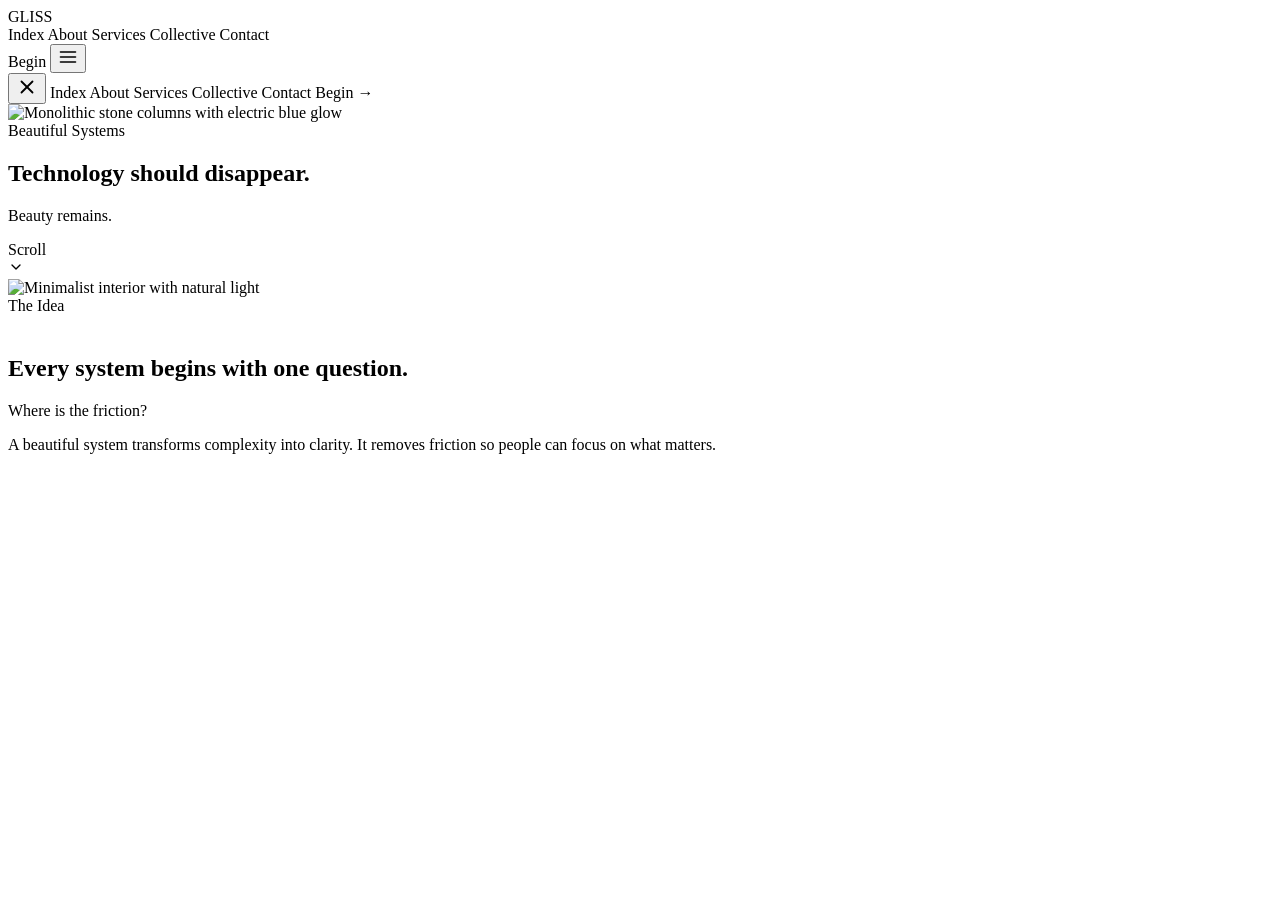
==== index.html @ 38f6a34b "Create index.html" ====
<!doctype html>
<html lang="en">
<head>
<meta charset="UTF-8">
<link rel="icon" href__="data:image/svg+xml,<svg xmlns='http://www.w3.org/2000/svg' viewBox='0 0 100 100'><text y='.9em' font-size='90' font-family='serif' font-weight='400' fill='%23f5f3ef'>G</text></svg>">
<meta name="viewport" content="width=device-width, initial-scale=1.0">
<meta name="description" content="GLISS — Beautiful Systems. Technology should disappear. Beauty remains.">
<title>GLISS — Beautiful Systems</title>
<link rel="stylesheet" href__="style.css">
</head>
<body>

<nav class="navbar" id="navbar">
  <div class="nav-inner">
    <a href__="index.html" class="nav-logo">GLISS</a>
    <div class="nav-links">
      <a href__="index.html" class="nav-link active">Index</a>
      <a href__="about.html" class="nav-link">About</a>
      <a href__="services.html" class="nav-link">Services</a>
      <a href__="collective.html" class="nav-link">Collective</a>
      <a href__="contact.html" class="nav-link">Contact</a>
    </div>
    <div class="nav-actions">
      <a href__="https://wa.me/27714636308?text=Hi%20Gliss!%20I%27d%20like%20to%20book%20a%20free%20consultation." target="_blank" rel="noopener" class="nav-cta">Begin</a>
      <button class="nav-toggle" id="navToggle" aria-label="Menu">
        <svg width="20" height="20" viewBox="0 0 24 24" fill="none" stroke="currentColor" stroke-width="2" stroke-linecap="round"><line x1="3" y1="6" x2="21" y2="6"/><line x1="3" y1="12" x2="21" y2="12"/><line x1="3" y1="18" x2="21" y2="18"/></svg>
      </button>
    </div>
  </div>
</nav>

<div class="mobile-menu" id="mobileMenu">
  <button class="mobile-menu-close" id="mobileMenuClose" aria-label="Close">
    <svg width="22" height="22" viewBox="0 0 24 24" fill="none" stroke="currentColor" stroke-width="2" stroke-linecap="round"><line x1="18" y1="6" x2="6" y2="18"/><line x1="6" y1="6" x2="18" y2="18"/></svg>
  </button>
  <a href__="index.html" class="mobile-menu-link">Index</a>
  <a href__="about.html" class="mobile-menu-link">About</a>
  <a href__="services.html" class="mobile-menu-link">Services</a>
  <a href__="collective.html" class="mobile-menu-link">Collective</a>
  <a href__="contact.html" class="mobile-menu-link">Contact</a>
  <a href__="https://wa.me/27714636308?text=Hi%20Gliss!%20I%27d%20like%20to%20book%20a%20free%20consultation." target="_blank" rel="noopener" class="mobile-menu-cta">Begin →</a>
</div>

<!-- HERO -->
<section class="hero">
  <div class="cinema hero-bg" data-parallax="true">
    <div class="cinema-inner">
      <img src="images/hero-home.jpg" alt="Monolithic stone columns with electric blue glow">
    </div>
  </div>
  <div class="hero-ov ov-home"></div>
  <div class="pfield"></div>
  <div class="hero-content">
    <span class="elabel enter-up" style="animation-delay:.3s;margin-bottom:2rem;">Beautiful Systems</span>
    <h1 class="h1 sz-s1 enter-up-lg" style="animation-delay:.5s;max-width:56rem;">Technology should disappear.</h1>
    <p class="hero-sub enter-fade" style="animation-delay:1s;">Beauty remains.</p>
  </div>
  <div class="scroll-hint">
    <span>Scroll</span>
    <div class="chev"><svg width="16" height="16" viewBox="0 0 24 24" fill="none" stroke="currentColor" stroke-width="2" stroke-linecap="round" stroke-linejoin="round"><path d="m6 9 6 6 6-6"/></svg></div>
  </div>
</section>

<!-- THE IDEA -->
<section class="home-sec center">
  <div class="cinema hero-bg" data-parallax="true">
    <div class="cinema-inner">
      <img src="images/hero-interior.jpg" alt="Minimalist interior with natural light">
    </div>
  </div>
  <div class="hero-ov ov-idea"></div>
  <div class="home-ct w-3xl center">
    <div class="reveal"><span class="elabel" style="margin-bottom:2.5rem;display:block;">The Idea</span></div>
    <h2 class="h2 sz-s4 reveal" data-delay=".15">Every system begins with one question.</h2>
    <p class="friction reveal" data-delay=".5">Where is the friction?</p>
    <p class="body-lg reveal" data-delay=".7">A beautiful system transforms complexity into clarity. It removes friction so people can focus on what matters.</p>
  </div>
</section>
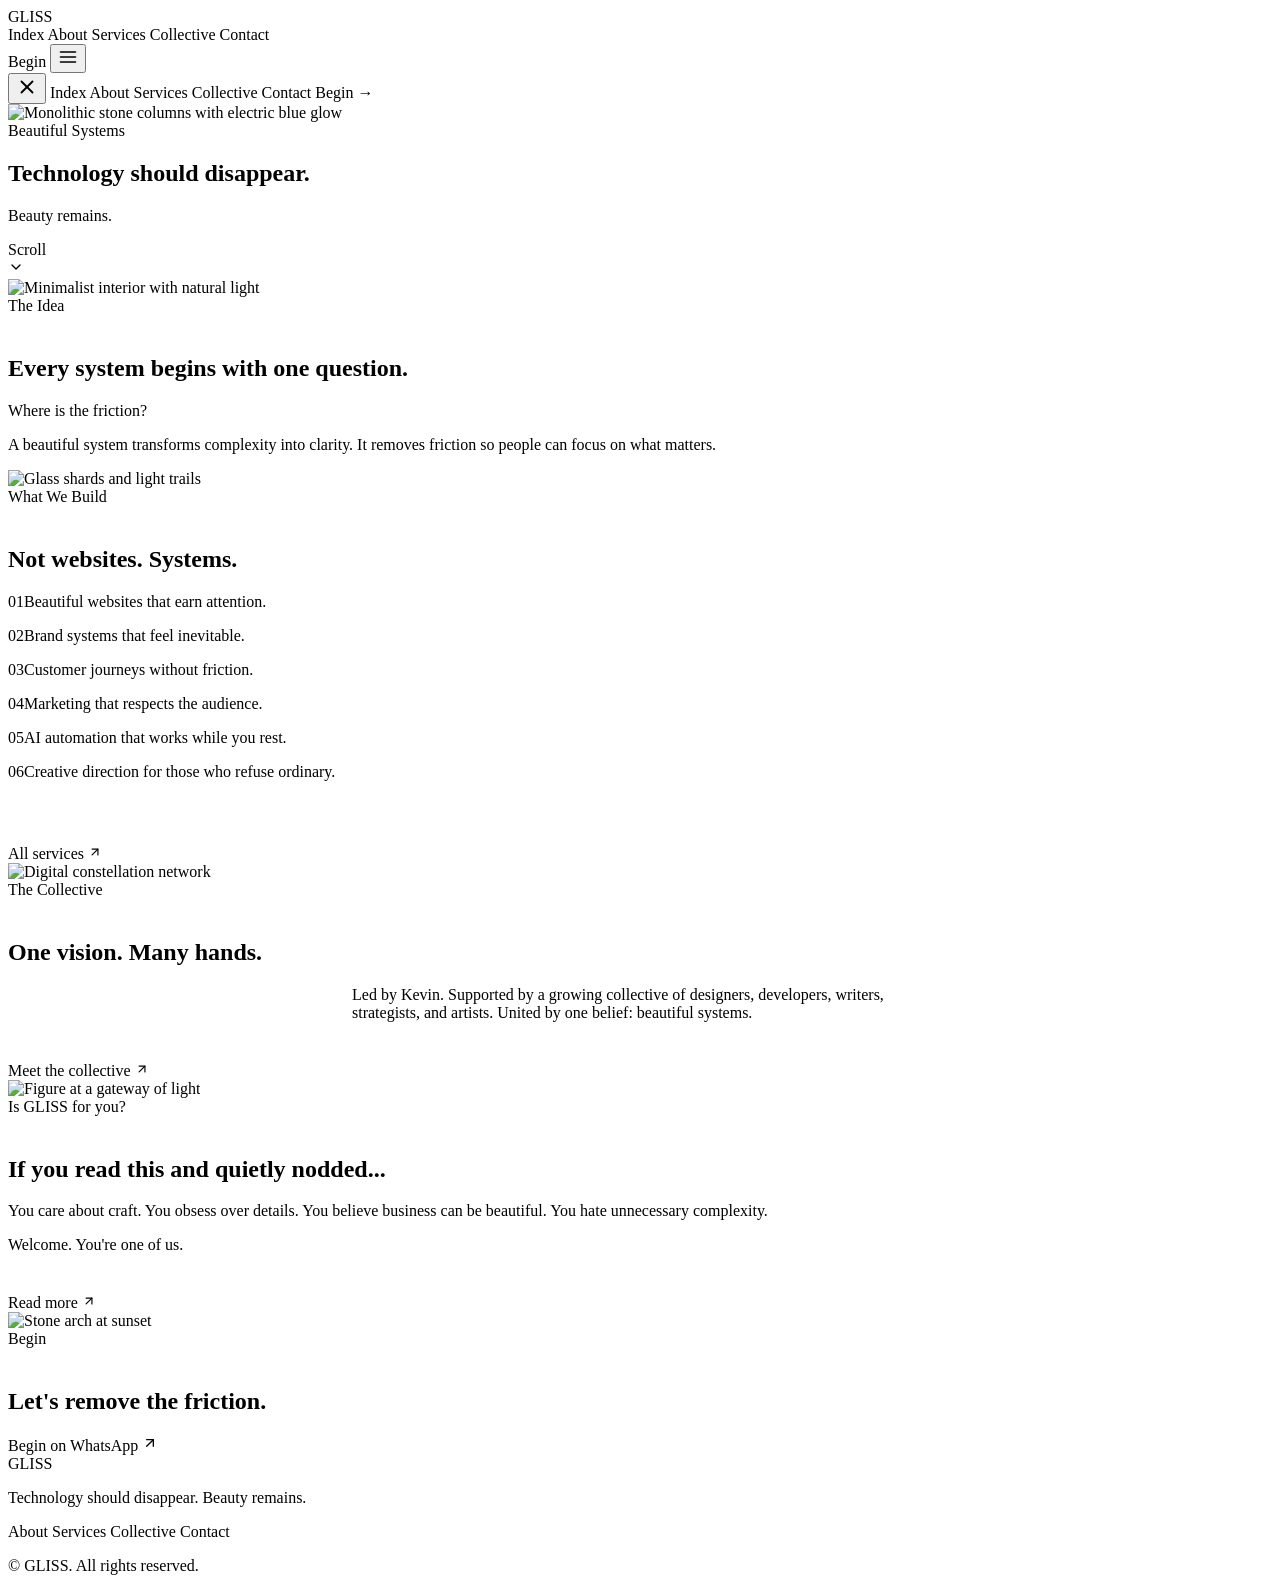
==== commit 2382b748: "Update index.html" ====
--- a/index.html
+++ b/index.html
@@ -78,3 +78,100 @@
 </section>
 
   
+<!-- WHAT WE BUILD -->
+<section class="home-sec">
+  <div class="cinema hero-bg" data-parallax="true">
+    <div class="cinema-inner">
+      <img src="images/hero-systems.jpg" alt="Glass shards and light trails">
+    </div>
+  </div>
+  <div class="hero-ov ov-systems"></div>
+  <div class="home-ct w-2xl">
+    <div class="reveal"><span class="elabel" style="margin-bottom:2.5rem;display:block;">What We Build</span></div>
+    <h2 class="h2 sz-s3 reveal mb-16" data-delay=".15">Not websites. Systems.</h2>
+    <div class="space-y-5">
+      <p class="outcome reveal" data-delay=".3"><span class="outcome-num">01</span>Beautiful websites that earn attention.</p>
+      <p class="outcome reveal" data-delay=".4"><span class="outcome-num">02</span>Brand systems that feel inevitable.</p>
+      <p class="outcome reveal" data-delay=".5"><span class="outcome-num">03</span>Customer journeys without friction.</p>
+      <p class="outcome reveal" data-delay=".6"><span class="outcome-num">04</span>Marketing that respects the audience.</p>
+      <p class="outcome reveal" data-delay=".7"><span class="outcome-num">05</span>AI automation that works while you rest.</p>
+      <p class="outcome reveal" data-delay=".8"><span class="outcome-num">06</span>Creative direction for those who refuse ordinary.</p>
+    </div>
+    <div class="reveal" data-delay="1" style="margin-top:4rem;">
+      <a href__="services.html" class="link-arrow">All services <svg width="14" height="14" viewBox="0 0 24 24" fill="none" stroke="currentColor" stroke-width="2" stroke-linecap="round" stroke-linejoin="round"><path d="M7 17 17 7"/><path d="M7 7h10v10"/></svg></a>
+    </div>
+  </div>
+</section>
+
+<!-- THE COLLECTIVE -->
+<section class="home-sec center">
+  <div class="cinema hero-bg" data-parallax="true">
+    <div class="cinema-inner">
+      <img src="images/hero-collective.jpg" alt="Digital constellation network">
+    </div>
+  </div>
+  <div class="hero-ov ov-collective-h"></div>
+  <div class="home-ct w-3xl center">
+    <div class="reveal"><span class="elabel" style="margin-bottom:2.5rem;display:block;">The Collective</span></div>
+    <h2 class="h2 sz-s2 reveal mb-10" data-delay=".15">One vision. Many hands.</h2>
+    <p class="body-lg reveal" data-delay=".3" style="max-width:36rem;margin:0 auto 2.5rem;">Led by Kevin. Supported by a growing collective of designers, developers, writers, strategists, and artists. United by one belief: beautiful systems.</p>
+    <div class="reveal" data-delay=".5">
+      <a href__="collective.html" class="link-arrow tq">Meet the collective <svg width="14" height="14" viewBox="0 0 24 24" fill="none" stroke="currentColor" stroke-width="2" stroke-linecap="round" stroke-linejoin="round"><path d="M7 17 17 7"/><path d="M7 7h10v10"/></svg></a>
+    </div>
+  </div>
+</section>
+
+<!-- BELONGING -->
+<section class="home-sec center">
+  <div class="cinema hero-bg" data-parallax="true">
+    <div class="cinema-inner">
+      <img src="images/hero-belonging.jpg" alt="Figure at a gateway of light">
+    </div>
+  </div>
+  <div class="hero-ov ov-belonging-h"></div>
+  <div class="home-ct w-2xl center">
+    <div class="reveal"><span class="elabel" style="margin-bottom:2.5rem;display:block;">Is GLISS for you?</span></div>
+    <h2 class="h2 sz-s5 reveal mb-8" data-delay=".15">If you read this and quietly nodded...</h2>
+    <p class="body-lg reveal mb-6" data-delay=".3">You care about craft. You obsess over details. You believe business can be beautiful. You hate unnecessary complexity.</p>
+    <p class="welcome reveal" data-delay=".5">Welcome. You're one of us.</p>
+    <div class="reveal" data-delay=".7" style="margin-top:2.5rem;">
+      <a href__="belonging.html" class="link-arrow">Read more <svg width="14" height="14" viewBox="0 0 24 24" fill="none" stroke="currentColor" stroke-width="2" stroke-linecap="round" stroke-linejoin="round"><path d="M7 17 17 7"/><path d="M7 7h10v10"/></svg></a>
+    </div>
+  </div>
+</section>
+
+<!-- CONTACT -->
+<section class="home-sec center">
+  <div class="cinema hero-bg">
+    <div class="cinema-inner">
+      <img src="images/hero-contact.jpg" alt="Stone arch at sunset">
+    </div>
+  </div>
+  <div class="hero-ov ov-contact-h"></div>
+  <div class="home-ct w-2xl center">
+    <div class="reveal"><span class="elabel" style="margin-bottom:2.5rem;display:block;">Begin</span></div>
+    <h2 class="h2 sz-s3 reveal mb-10" data-delay=".15">Let's remove the friction.</h2>
+    <div class="reveal" data-delay=".3">
+      <a href__="https://wa.me/27714636308?text=Hi%20Gliss!%20I%27d%20like%20to%20book%20a%20free%20consultation." target="_blank" rel="noopener" class="cta-btn">Begin on WhatsApp <svg width="16" height="16" viewBox="0 0 24 24" fill="none" stroke="currentColor" stroke-width="2" stroke-linecap="round" stroke-linejoin="round"><path d="M7 17 17 7"/><path d="M7 7h10v10"/></svg></a>
+    </div>
+  </div>
+</section>
+
+  
+<footer class="footer">
+  <div class="footer-inner">
+    <a href__="index.html" class="footer-logo">GLISS</a>
+    <p class="footer-tag">Technology should disappear. Beauty remains.</p>
+    <div class="footer-links">
+      <a href__="about.html" class="footer-link">About</a>
+      <a href__="services.html" class="footer-link">Services</a>
+      <a href__="collective.html" class="footer-link">Collective</a>
+      <a href__="contact.html" class="footer-link">Contact</a>
+    </div>
+    <p class="footer-copy">© <span id="year"></span> GLISS. All rights reserved.</p>
+  </div>
+</footer>
+
+<script src="main.js"></script>
+</body>
+</html>
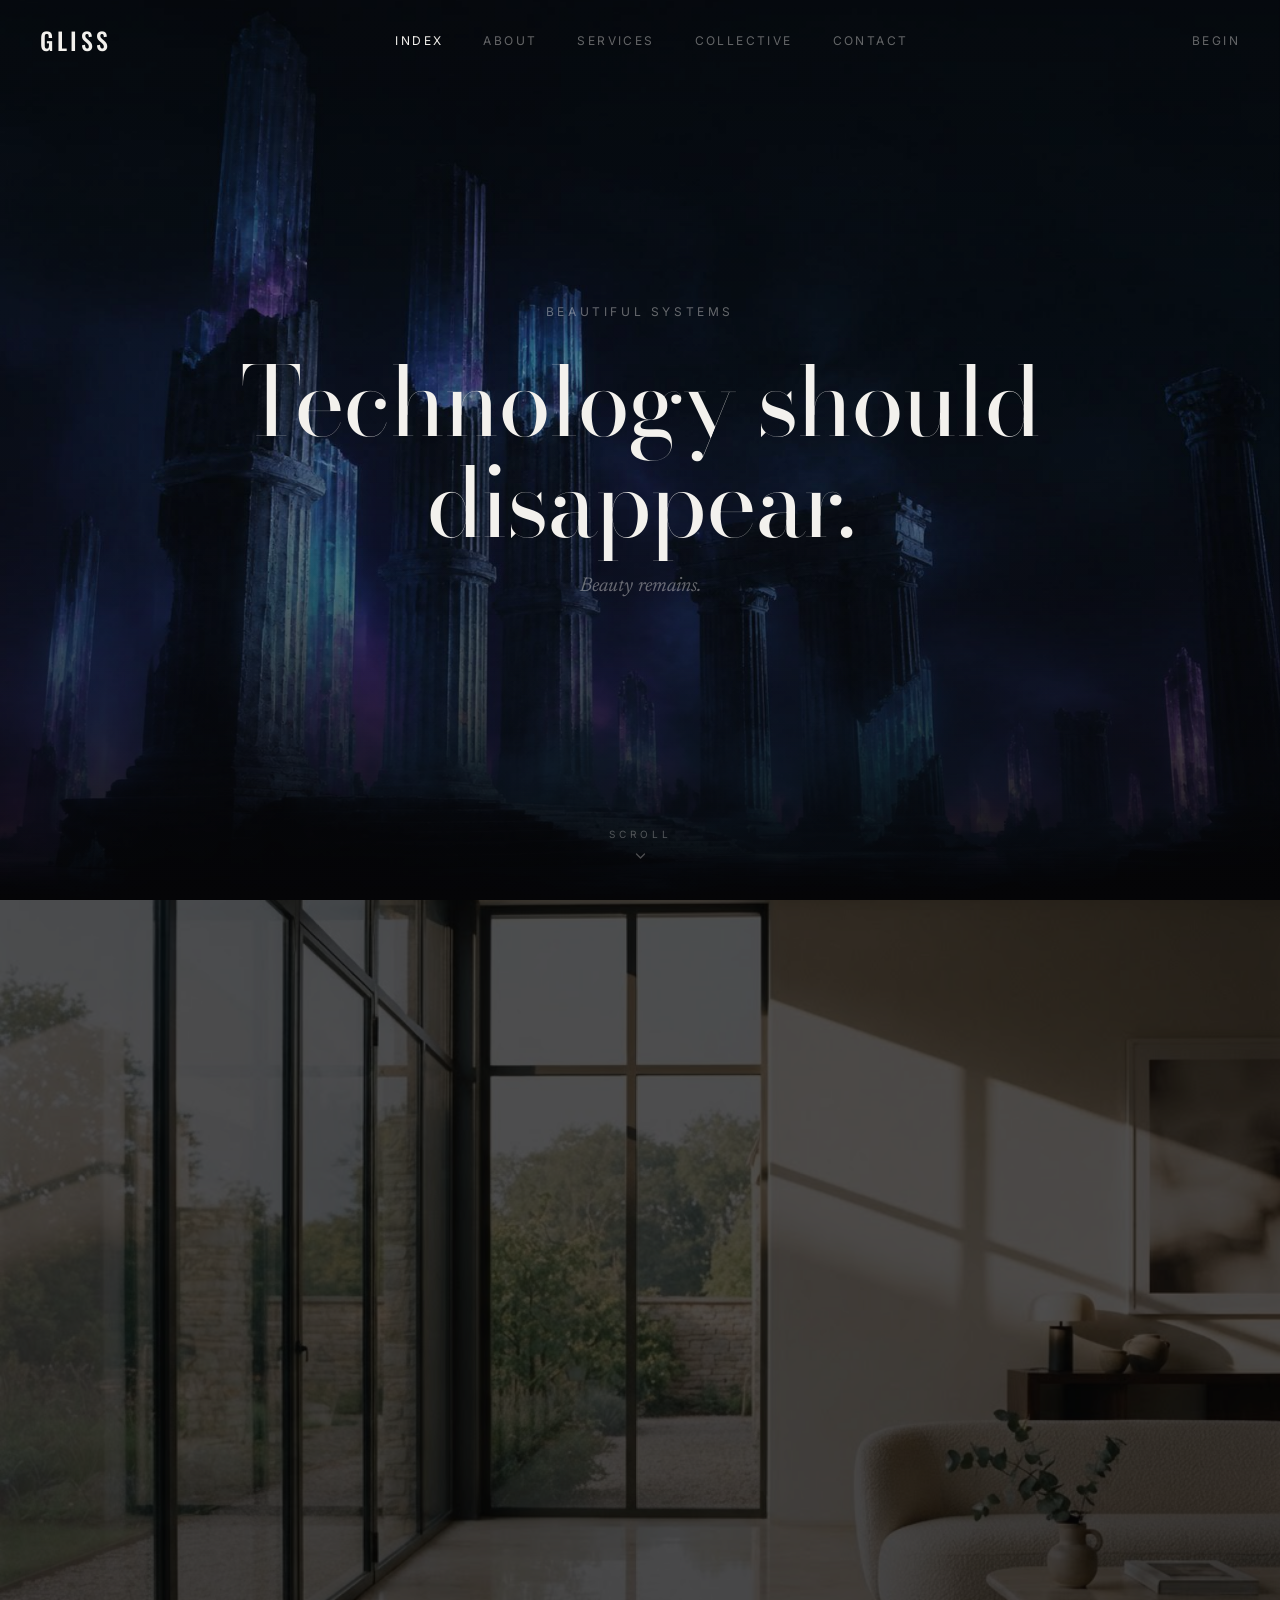
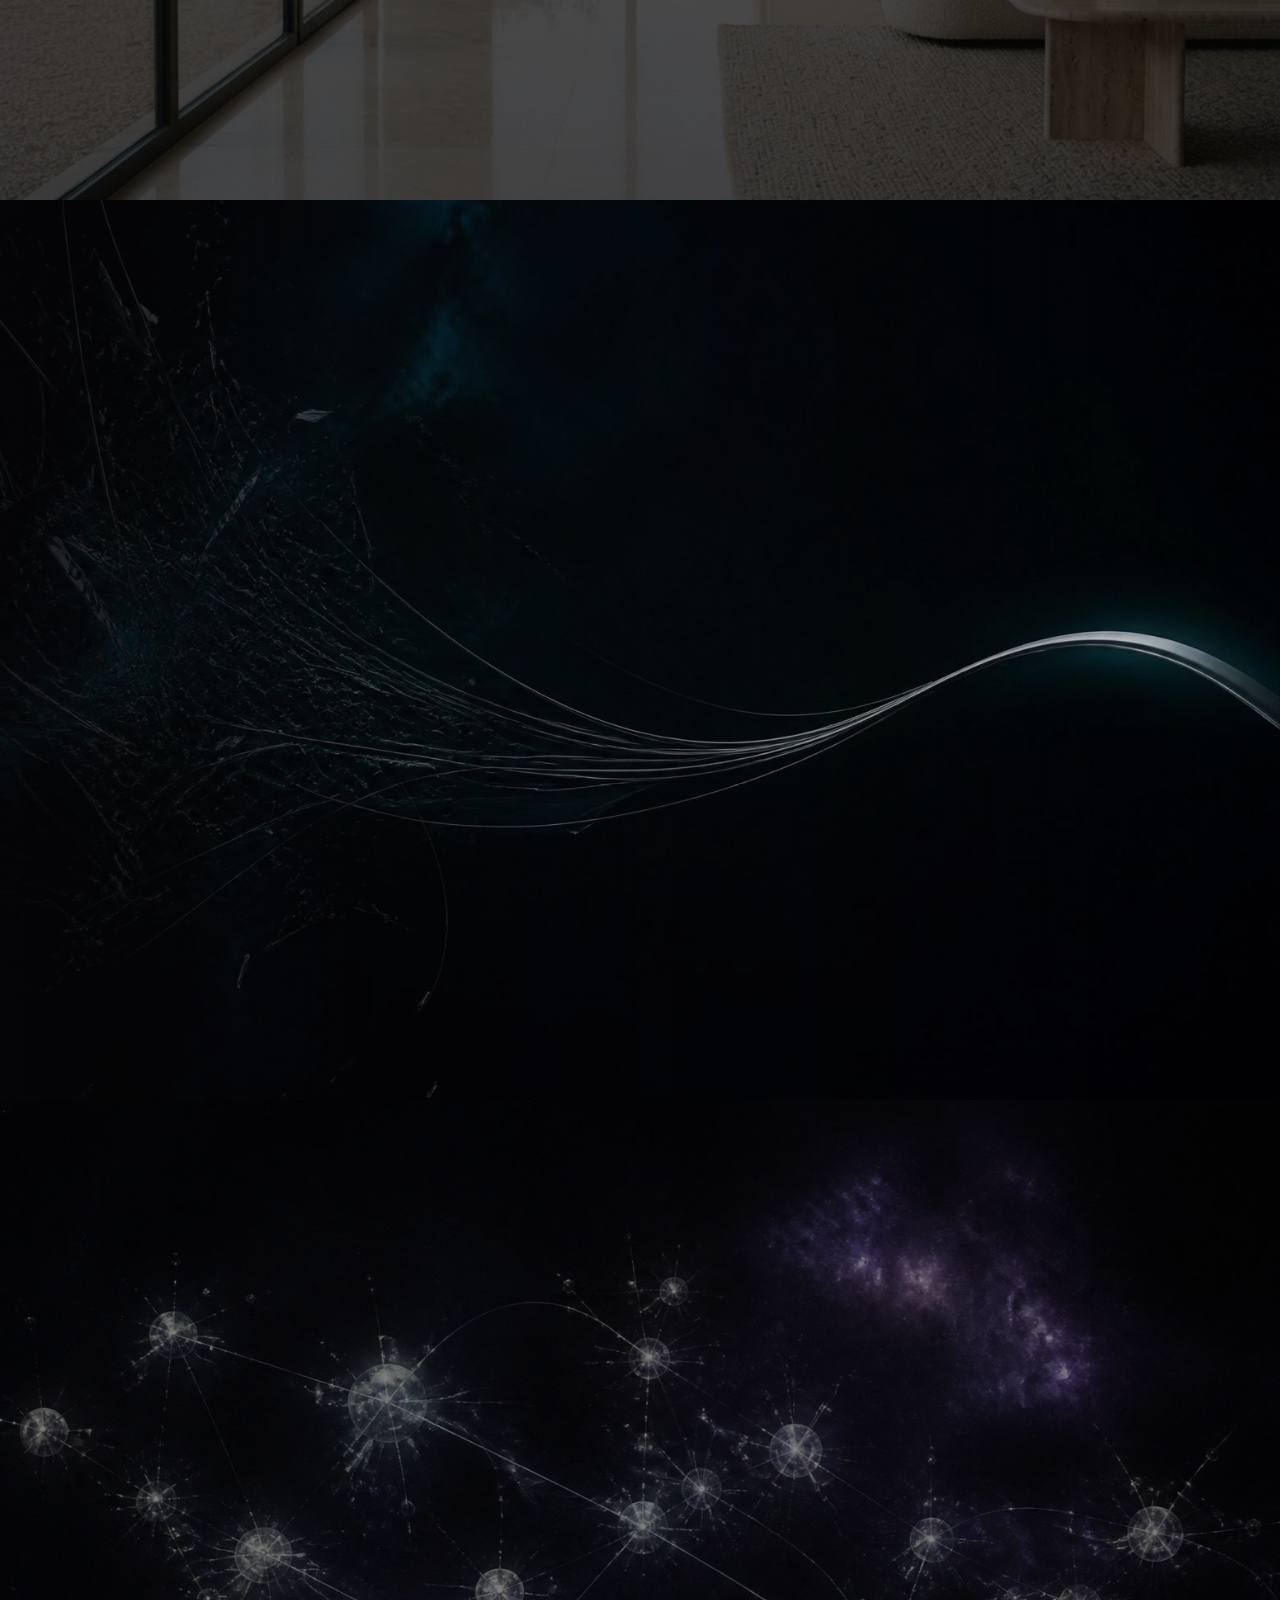
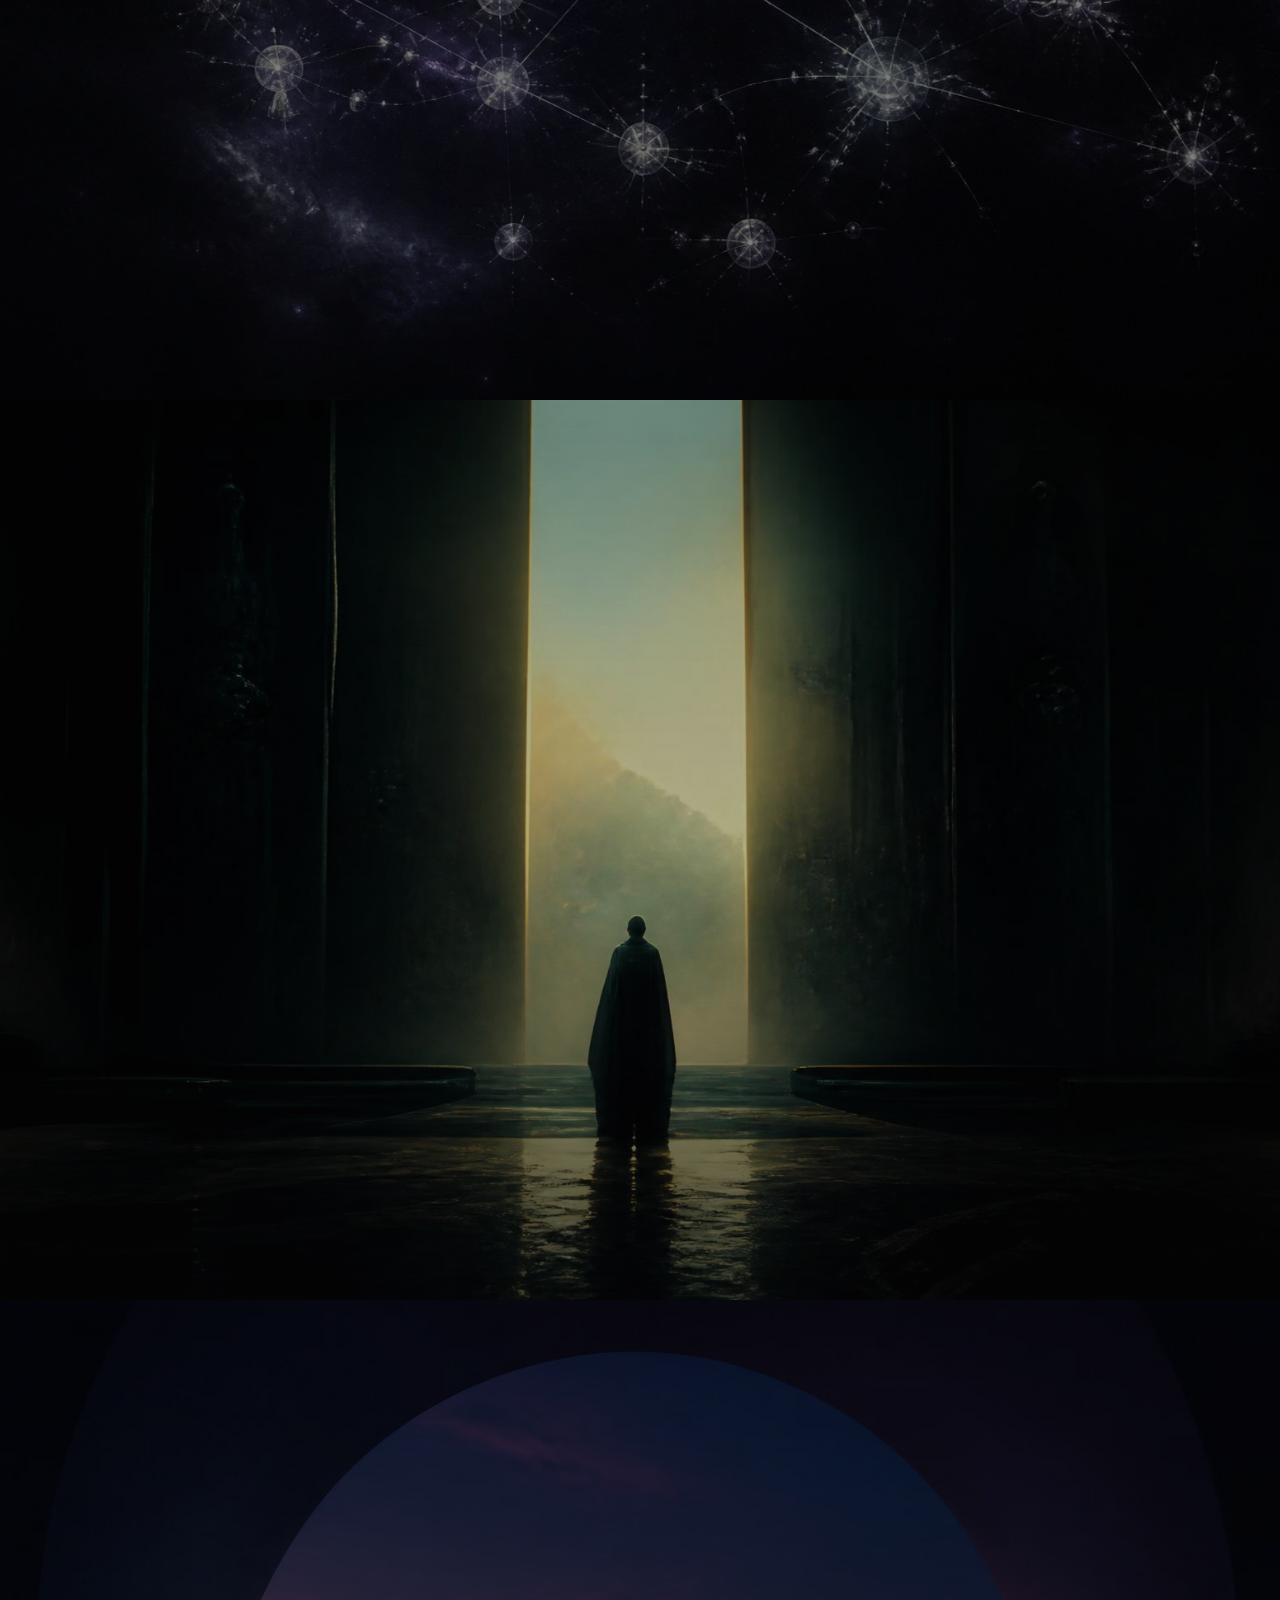
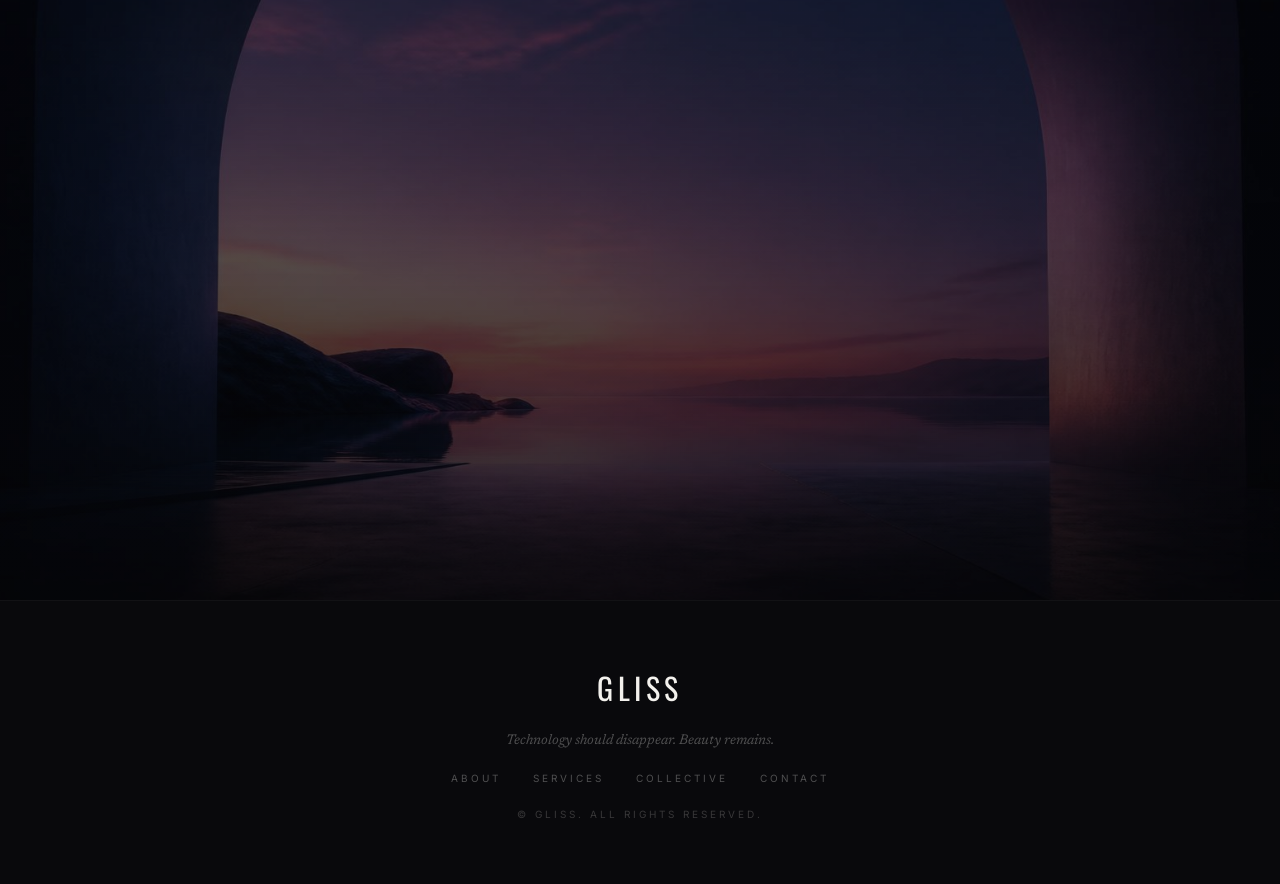
==== commit 226f47b0: "Add files via upload" ====
--- a/index.html
+++ b/index.html
@@ -2,26 +2,26 @@
 <html lang="en">
 <head>
 <meta charset="UTF-8">
-<link rel="icon" href__="data:image/svg+xml,<svg xmlns='http://www.w3.org/2000/svg' viewBox='0 0 100 100'><text y='.9em' font-size='90' font-family='serif' font-weight='400' fill='%23f5f3ef'>G</text></svg>">
+<link rel="icon" href="data:image/svg+xml,<svg xmlns='http://www.w3.org/2000/svg' viewBox='0 0 100 100'><text y='.9em' font-size='90' font-family='serif' font-weight='400' fill='%23f5f3ef'>G</text></svg>">
 <meta name="viewport" content="width=device-width, initial-scale=1.0">
 <meta name="description" content="GLISS — Beautiful Systems. Technology should disappear. Beauty remains.">
 <title>GLISS — Beautiful Systems</title>
-<link rel="stylesheet" href__="style.css">
+<link rel="stylesheet" href="style.css">
 </head>
 <body>
 
 <nav class="navbar" id="navbar">
   <div class="nav-inner">
-    <a href__="index.html" class="nav-logo">GLISS</a>
+    <a href="index.html" class="nav-logo">GLISS</a>
     <div class="nav-links">
-      <a href__="index.html" class="nav-link active">Index</a>
-      <a href__="about.html" class="nav-link">About</a>
-      <a href__="services.html" class="nav-link">Services</a>
-      <a href__="collective.html" class="nav-link">Collective</a>
-      <a href__="contact.html" class="nav-link">Contact</a>
+      <a href="index.html" class="nav-link active">Index</a>
+      <a href="about.html" class="nav-link">About</a>
+      <a href="services.html" class="nav-link">Services</a>
+      <a href="collective.html" class="nav-link">Collective</a>
+      <a href="contact.html" class="nav-link">Contact</a>
     </div>
     <div class="nav-actions">
-      <a href__="https://wa.me/27714636308?text=Hi%20Gliss!%20I%27d%20like%20to%20book%20a%20free%20consultation." target="_blank" rel="noopener" class="nav-cta">Begin</a>
+      <a href="https://wa.me/27714636308?text=Hi%20Gliss!%20I%27d%20like%20to%20book%20a%20free%20consultation." target="_blank" rel="noopener" class="nav-cta">Begin</a>
       <button class="nav-toggle" id="navToggle" aria-label="Menu">
         <svg width="20" height="20" viewBox="0 0 24 24" fill="none" stroke="currentColor" stroke-width="2" stroke-linecap="round"><line x1="3" y1="6" x2="21" y2="6"/><line x1="3" y1="12" x2="21" y2="12"/><line x1="3" y1="18" x2="21" y2="18"/></svg>
       </button>
@@ -33,12 +33,12 @@
   <button class="mobile-menu-close" id="mobileMenuClose" aria-label="Close">
     <svg width="22" height="22" viewBox="0 0 24 24" fill="none" stroke="currentColor" stroke-width="2" stroke-linecap="round"><line x1="18" y1="6" x2="6" y2="18"/><line x1="6" y1="6" x2="18" y2="18"/></svg>
   </button>
-  <a href__="index.html" class="mobile-menu-link">Index</a>
-  <a href__="about.html" class="mobile-menu-link">About</a>
-  <a href__="services.html" class="mobile-menu-link">Services</a>
-  <a href__="collective.html" class="mobile-menu-link">Collective</a>
-  <a href__="contact.html" class="mobile-menu-link">Contact</a>
-  <a href__="https://wa.me/27714636308?text=Hi%20Gliss!%20I%27d%20like%20to%20book%20a%20free%20consultation." target="_blank" rel="noopener" class="mobile-menu-cta">Begin →</a>
+  <a href="index.html" class="mobile-menu-link">Index</a>
+  <a href="about.html" class="mobile-menu-link">About</a>
+  <a href="services.html" class="mobile-menu-link">Services</a>
+  <a href="collective.html" class="mobile-menu-link">Collective</a>
+  <a href="contact.html" class="mobile-menu-link">Contact</a>
+  <a href="https://wa.me/27714636308?text=Hi%20Gliss!%20I%27d%20like%20to%20book%20a%20free%20consultation." target="_blank" rel="noopener" class="mobile-menu-cta">Begin →</a>
 </div>
 
 <!-- HERO -->
@@ -98,7 +98,7 @@
       <p class="outcome reveal" data-delay=".8"><span class="outcome-num">06</span>Creative direction for those who refuse ordinary.</p>
     </div>
     <div class="reveal" data-delay="1" style="margin-top:4rem;">
-      <a href__="services.html" class="link-arrow">All services <svg width="14" height="14" viewBox="0 0 24 24" fill="none" stroke="currentColor" stroke-width="2" stroke-linecap="round" stroke-linejoin="round"><path d="M7 17 17 7"/><path d="M7 7h10v10"/></svg></a>
+      <a href="services.html" class="link-arrow">All services <svg width="14" height="14" viewBox="0 0 24 24" fill="none" stroke="currentColor" stroke-width="2" stroke-linecap="round" stroke-linejoin="round"><path d="M7 17 17 7"/><path d="M7 7h10v10"/></svg></a>
     </div>
   </div>
 </section>
@@ -116,7 +116,7 @@
     <h2 class="h2 sz-s2 reveal mb-10" data-delay=".15">One vision. Many hands.</h2>
     <p class="body-lg reveal" data-delay=".3" style="max-width:36rem;margin:0 auto 2.5rem;">Led by Kevin. Supported by a growing collective of designers, developers, writers, strategists, and artists. United by one belief: beautiful systems.</p>
     <div class="reveal" data-delay=".5">
-      <a href__="collective.html" class="link-arrow tq">Meet the collective <svg width="14" height="14" viewBox="0 0 24 24" fill="none" stroke="currentColor" stroke-width="2" stroke-linecap="round" stroke-linejoin="round"><path d="M7 17 17 7"/><path d="M7 7h10v10"/></svg></a>
+      <a href="collective.html" class="link-arrow tq">Meet the collective <svg width="14" height="14" viewBox="0 0 24 24" fill="none" stroke="currentColor" stroke-width="2" stroke-linecap="round" stroke-linejoin="round"><path d="M7 17 17 7"/><path d="M7 7h10v10"/></svg></a>
     </div>
   </div>
 </section>
@@ -135,7 +135,7 @@
     <p class="body-lg reveal mb-6" data-delay=".3">You care about craft. You obsess over details. You believe business can be beautiful. You hate unnecessary complexity.</p>
     <p class="welcome reveal" data-delay=".5">Welcome. You're one of us.</p>
     <div class="reveal" data-delay=".7" style="margin-top:2.5rem;">
-      <a href__="belonging.html" class="link-arrow">Read more <svg width="14" height="14" viewBox="0 0 24 24" fill="none" stroke="currentColor" stroke-width="2" stroke-linecap="round" stroke-linejoin="round"><path d="M7 17 17 7"/><path d="M7 7h10v10"/></svg></a>
+      <a href="belonging.html" class="link-arrow">Read more <svg width="14" height="14" viewBox="0 0 24 24" fill="none" stroke="currentColor" stroke-width="2" stroke-linecap="round" stroke-linejoin="round"><path d="M7 17 17 7"/><path d="M7 7h10v10"/></svg></a>
     </div>
   </div>
 </section>
@@ -152,7 +152,7 @@
     <div class="reveal"><span class="elabel" style="margin-bottom:2.5rem;display:block;">Begin</span></div>
     <h2 class="h2 sz-s3 reveal mb-10" data-delay=".15">Let's remove the friction.</h2>
     <div class="reveal" data-delay=".3">
-      <a href__="https://wa.me/27714636308?text=Hi%20Gliss!%20I%27d%20like%20to%20book%20a%20free%20consultation." target="_blank" rel="noopener" class="cta-btn">Begin on WhatsApp <svg width="16" height="16" viewBox="0 0 24 24" fill="none" stroke="currentColor" stroke-width="2" stroke-linecap="round" stroke-linejoin="round"><path d="M7 17 17 7"/><path d="M7 7h10v10"/></svg></a>
+      <a href="https://wa.me/27714636308?text=Hi%20Gliss!%20I%27d%20like%20to%20book%20a%20free%20consultation." target="_blank" rel="noopener" class="cta-btn">Begin on WhatsApp <svg width="16" height="16" viewBox="0 0 24 24" fill="none" stroke="currentColor" stroke-width="2" stroke-linecap="round" stroke-linejoin="round"><path d="M7 17 17 7"/><path d="M7 7h10v10"/></svg></a>
     </div>
   </div>
 </section>
@@ -160,13 +160,13 @@
   
 <footer class="footer">
   <div class="footer-inner">
-    <a href__="index.html" class="footer-logo">GLISS</a>
+    <a href="index.html" class="footer-logo">GLISS</a>
     <p class="footer-tag">Technology should disappear. Beauty remains.</p>
     <div class="footer-links">
-      <a href__="about.html" class="footer-link">About</a>
-      <a href__="services.html" class="footer-link">Services</a>
-      <a href__="collective.html" class="footer-link">Collective</a>
-      <a href__="contact.html" class="footer-link">Contact</a>
+      <a href="about.html" class="footer-link">About</a>
+      <a href="services.html" class="footer-link">Services</a>
+      <a href="collective.html" class="footer-link">Collective</a>
+      <a href="contact.html" class="footer-link">Contact</a>
     </div>
     <p class="footer-copy">© <span id="year"></span> GLISS. All rights reserved.</p>
   </div>
--- a/style.css
+++ b/style.css
@@ -0,0 +1,305 @@
+@import url('https://fonts.googleapis.com/css2?family=Bodoni+Moda:ital,opsz,wght@0,6..96,400;0,6..96,500;0,6..96,600;0,6..96,700;1,6..96,400;1,6..96,500&family=Newsreader:ital,opsz,wght@0,6..72,200;0,6..72,300;0,6..72,400;0,6..72,500;1,6..72,300;1,6..72,400&family=Oswald:wght@300;400;500;600&family=Inter:wght@300;400;500;600&display=swap');
+
+:root {
+  --bg: hsl(250, 15%, 4%);
+  --fg: hsl(40, 20%, 94%);
+  --fg-10: hsla(40, 20%, 94%, 0.1);
+  --fg-20: hsla(40, 20%, 94%, 0.2);
+  --fg-30: hsla(40, 20%, 94%, 0.3);
+  --fg-40: hsla(40, 20%, 94%, 0.4);
+  --fg-50: hsla(40, 20%, 94%, 0.5);
+  --fg-60: hsla(40, 20%, 94%, 0.6);
+  --fg-70: hsla(40, 20%, 94%, 0.7);
+  --fg-80: hsla(40, 20%, 94%, 0.8);
+  --violet: hsl(255, 90%, 65%);
+  --tq: hsl(170, 65%, 52%);
+  --tq-40: hsla(170, 65%, 52%, 0.4);
+  --tq-50: hsla(170, 65%, 52%, 0.5);
+  --tq-60: hsla(170, 65%, 52%, 0.6);
+  --tq-70: hsla(170, 65%, 52%, 0.7);
+  --tq-80: hsla(170, 65%, 52%, 0.8);
+  --dark: #050507;
+  --ease: cubic-bezier(0.22, 1, 0.36, 1);
+  --ff-h: 'Bodoni Moda', serif;
+  --ff-b: 'Newsreader', serif;
+  --ff-id: 'Oswald', sans-serif;
+  --ff-l: 'Inter', sans-serif;
+  --ff-r: 'Newsreader', serif;
+}
+
+* { margin: 0; padding: 0; box-sizing: border-box; }
+html { scroll-behavior: smooth; }
+body { background: var(--bg); color: var(--fg); font-family: var(--ff-b); -webkit-font-smoothing: antialiased; min-height: 100vh; overflow-x: hidden; }
+a { color: inherit; text-decoration: none; }
+img { display: block; max-width: 100%; }
+button { font-family: inherit; }
+
+/* ===== GLASS ===== */
+.glass { background: rgba(255,255,255,0.03); backdrop-filter: blur(20px); -webkit-backdrop-filter: blur(20px); border: 1px solid rgba(255,255,255,0.06); }
+
+/* ===== NAVBAR ===== */
+.navbar { position: fixed; top: 0; left: 0; right: 0; z-index: 50; transition: background .7s, border-color .7s; animation: navIn .8s var(--ease) both; }
+.navbar.scrolled { background: rgba(5,5,7,0.7); backdrop-filter: blur(24px); -webkit-backdrop-filter: blur(24px); border-bottom: 1px solid rgba(255,255,255,0.04); }
+@keyframes navIn { from { transform: translateY(-20px); opacity: 0; } to { transform: translateY(0); opacity: 1; } }
+.nav-inner { max-width: 80rem; margin: 0 auto; padding: 0 1.5rem; height: 5rem; display: flex; align-items: center; justify-content: space-between; }
+@media(min-width:1024px) { .nav-inner { padding: 0 2.5rem; } }
+.nav-logo { font-family: var(--ff-id); font-size: 1.5rem; font-weight: 500; letter-spacing: .15em; color: var(--fg); }
+.nav-links { display: none; align-items: center; gap: 2.5rem; }
+@media(min-width:768px) { .nav-links { display: flex; } }
+.nav-link { font-family: var(--ff-l); font-size: .75rem; text-transform: uppercase; letter-spacing: .2em; color: var(--fg-40); transition: color .3s; }
+.nav-link:hover { color: var(--fg-70); }
+.nav-link.active { color: var(--fg); }
+.nav-actions { display: flex; align-items: center; gap: 1.5rem; }
+.nav-cta { display: none; font-family: var(--ff-l); font-size: .75rem; text-transform: uppercase; letter-spacing: .2em; color: var(--fg-40); transition: color .3s; }
+.nav-cta:hover { color: var(--fg); }
+@media(min-width:768px) { .nav-cta { display: inline; } }
+.nav-toggle { display: flex; background: none; border: none; color: var(--fg); cursor: pointer; padding: 0; }
+@media(min-width:768px) { .nav-toggle { display: none; } }
+
+/* ===== MOBILE MENU ===== */
+.mobile-menu { position: fixed; inset: 0; z-index: 60; background: var(--dark); display: flex; flex-direction: column; align-items: center; justify-content: center; gap: 2rem; opacity: 0; pointer-events: none; transition: opacity .4s; }
+.mobile-menu.open { opacity: 1; pointer-events: auto; }
+.mobile-menu-close { position: absolute; top: 1.5rem; right: 1.5rem; background: none; border: none; color: var(--fg); cursor: pointer; }
+.mobile-menu-link { font-family: var(--ff-h); font-size: 2.5rem; font-weight: 400; color: var(--fg-80); transition: color .3s; opacity: 0; transform: translateY(20px); }
+.mobile-menu.open .mobile-menu-link { opacity: 1; transform: none; transition: opacity .4s, transform .4s, color .3s; }
+.mobile-menu.open .mobile-menu-link:nth-child(2) { transition-delay: .08s; }
+.mobile-menu.open .mobile-menu-link:nth-child(3) { transition-delay: .16s; }
+.mobile-menu.open .mobile-menu-link:nth-child(4) { transition-delay: .24s; }
+.mobile-menu.open .mobile-menu-link:nth-child(5) { transition-delay: .32s; }
+.mobile-menu.open .mobile-menu-link:nth-child(6) { transition-delay: .40s; }
+.mobile-menu-link:hover { color: var(--fg); }
+.mobile-menu-cta { margin-top: 1rem; font-family: var(--ff-l); font-size: .875rem; text-transform: uppercase; letter-spacing: .2em; color: var(--tq); opacity: 0; transform: translateY(20px); }
+.mobile-menu.open .mobile-menu-cta { opacity: 1; transform: none; transition: opacity .4s .48s, transform .4s .48s, color .3s; }
+
+/* ===== FOOTER ===== */
+.footer { position: relative; padding: 4rem 0; border-top: 1px solid rgba(255,255,255,0.04); }
+.footer-inner { display: flex; flex-direction: column; align-items: center; gap: 1.5rem; text-align: center; padding: 0 1.5rem; }
+.footer-logo { font-family: var(--ff-id); font-size: 1.875rem; letter-spacing: .15em; color: var(--fg); }
+.footer-tag { font-family: var(--ff-r); font-size: .875rem; font-style: italic; color: var(--fg-30); }
+.footer-links { display: flex; gap: 2rem; }
+.footer-link { font-family: var(--ff-l); font-size: 10px; text-transform: uppercase; letter-spacing: .3em; color: var(--fg-30); transition: color .3s; }
+.footer-link:hover { color: var(--fg-60); }
+.footer-copy { font-family: var(--ff-l); font-size: 10px; text-transform: uppercase; letter-spacing: .3em; color: var(--fg-20); }
+
+
+/* ===== EDITORIAL LABEL ===== */
+.elabel { display: inline-block; font-family: var(--ff-l); font-size: .75rem; text-transform: uppercase; letter-spacing: .3em; color: var(--fg-40); }
+
+/* ===== CINEMATIC IMAGE ===== */
+.cinema { position: relative; }
+.cinema-inner { position: relative; overflow: hidden; width: 100%; height: 100%; }
+.cinema img { position: absolute; top: -5%; left: 0; width: 100%; height: 110%; object-fit: cover; opacity: 0; animation: imgIn 1.5s var(--ease) forwards; will-change: transform; }
+@keyframes imgIn { to { opacity: 1; } }
+
+/* ===== SCROLL HINT ===== */
+.scroll-hint { position: absolute; bottom: 2rem; left: 50%; transform: translateX(-50%); display: flex; flex-direction: column; align-items: center; gap: .5rem; opacity: 0; animation: fadeIn 1s 2s forwards; }
+.scroll-hint span { font-family: var(--ff-l); font-size: 10px; text-transform: uppercase; letter-spacing: .4em; color: var(--fg-30); }
+.scroll-hint .chev { color: var(--fg-30); animation: bounce 2s ease-in-out infinite; }
+@keyframes bounce { 0%,100% { transform: translateY(0); } 50% { transform: translateY(8px); } }
+@keyframes fadeIn { to { opacity: 1; } }
+
+/* ===== PARTICLES ===== */
+.pfield { position: absolute; inset: 0; overflow: hidden; pointer-events: none; }
+.particle { position: absolute; width: 4px; height: 4px; border-radius: 50%; background: var(--fg-10); animation: float 7s ease-in-out infinite; }
+@keyframes float { 0%,100% { transform: translateY(0); opacity: 0; } 50% { transform: translateY(-30px); opacity: .4; } }
+
+/* ===== HERO ===== */
+.hero { position: relative; height: 100vh; width: 100%; overflow: hidden; }
+.hero-70 { height: 70vh; }
+.hero-60 { height: 60vh; }
+.hero-50 { height: 50vh; }
+.hero-bg { position: absolute; inset: 0; }
+.hero-ov { position: absolute; inset: 0; }
+.hero-content { position: relative; height: 100%; display: flex; flex-direction: column; align-items: center; justify-content: center; padding: 0 1.5rem; text-align: center; }
+
+/* ===== OVERLAYS ===== */
+.ov-home { background: linear-gradient(to bottom, rgba(5,5,7,.6), rgba(5,5,7,.3), var(--dark)); }
+.ov-idea { background: rgba(5,5,7,.7); }
+.ov-systems { background: linear-gradient(to right, rgba(5,5,7,.9), rgba(5,5,7,.5), rgba(5,5,7,.2)); }
+.ov-collective-h { background: rgba(5,5,7,.5); }
+.ov-belonging-h { background: linear-gradient(to bottom, rgba(5,5,7,.4), rgba(5,5,7,.3), rgba(5,5,7,.7)); }
+.ov-contact-h { background: linear-gradient(to bottom, rgba(5,5,7,.5), rgba(5,5,7,.8)); }
+.ov-about { background: rgba(5,5,7,.7); }
+.ov-services { background: rgba(5,5,7,.7); }
+.ov-collective { background: rgba(5,5,7,.5); }
+.ov-belonging { background: linear-gradient(to bottom, rgba(5,5,7,.5), rgba(5,5,7,.8)); }
+.ov-contact { background: rgba(5,5,7,.6); }
+
+/* ===== HEADINGS ===== */
+.h1, .h2, .h3 { font-family: var(--ff-h); font-weight: 400; letter-spacing: -.02em; color: var(--fg); }
+
+/* Size variants */
+.sz-s1 { font-size: 3rem; line-height: 1.05; }
+.sz-s2 { font-size: 2.25rem; line-height: 1.05; }
+.sz-s3 { font-size: 2.25rem; line-height: 1.05; }
+.sz-s4 { font-size: 1.875rem; line-height: 1.1; }
+.sz-s5 { font-size: 1.875rem; line-height: 1.15; }
+.sz-s5b { font-size: 1.875rem; line-height: 1.2; }
+.sz-s6 { font-size: 1.875rem; line-height: 1.2; }
+@media(min-width:640px) {
+  .sz-s1 { font-size: 4.5rem; }
+  .sz-s2 { font-size: 3.75rem; }
+  .sz-s3 { font-size: 3.75rem; }
+  .sz-s4 { font-size: 3rem; }
+  .sz-s5 { font-size: 3rem; }
+  .sz-s5b { font-size: 3rem; line-height: 1; }
+  .sz-s6 { font-size: 2.25rem; }
+}
+@media(min-width:1024px) {
+  .sz-s1 { font-size: 6rem; }
+  .sz-s2 { font-size: 4.5rem; }
+  .sz-s4 { font-size: 3.75rem; }
+}
+
+/* ===== BODY TEXT ===== */
+.body-lg { font-family: var(--ff-r); font-size: 1.125rem; color: var(--fg-50); line-height: 1.625; }
+.body-xl { font-family: var(--ff-r); font-size: 1.25rem; color: var(--fg-50); line-height: 1.625; }
+
+/* ===== HOME SECTIONS ===== */
+.home-sec { position: relative; min-height: 100vh; display: flex; align-items: center; overflow: hidden; }
+.home-sec.center { justify-content: center; }
+.home-ct { position: relative; margin: 0 auto; padding: 8rem 1.5rem; width: 100%; }
+.home-ct.center { text-align: center; }
+.home-ct.w-2xl { max-width: 42rem; }
+.home-ct.w-3xl { max-width: 48rem; }
+@media(min-width:1024px) { .home-ct.w-2xl { padding-left: 2.5rem; padding-right: 2.5rem; } }
+
+/* ===== CONTENT CONTAINERS ===== */
+.section { padding: 8rem 1.5rem; position: relative; }
+.section-lg { padding: 8rem 1.5rem; }
+@media(min-width:1024px) { .section-lg { padding: 12rem 1.5rem; } }
+.container { max-width: 48rem; margin: 0 auto; }
+.container-2xl { max-width: 42rem; margin: 0 auto; }
+.text-center { text-align: center; }
+.border-top { border-top: 1px solid rgba(255,255,255,0.04); }
+
+/* ===== SPACING ===== */
+.mb-6 { margin-bottom: 1.5rem; }
+.mb-8 { margin-bottom: 2rem; }
+.mb-10 { margin-bottom: 2.5rem; }
+.mb-16 { margin-bottom: 4rem; }
+.mt-4 { margin-top: 1rem; }
+.pt-4 { padding-top: 1rem; }
+.pt-8 { padding-top: 2rem; }
+.gap-4 { gap: 1rem; }
+.gap-6 { gap: 1.5rem; }
+.gap-8 { gap: 2rem; }
+.gap-16 { gap: 4rem; }
+.flex { display: flex; }
+.flex-col { flex-direction: column; }
+.inline-flex { display: inline-flex; }
+.items-center { align-items: center; }
+.items-baseline { align-items: baseline; }
+.justify-center { justify-content: center; }
+.w-full { width: 100%; }
+.max-w-md { max-width: 28rem; }
+.max-w-xl { max-width: 36rem; }
+.space-y-5 > * + * { margin-top: 1.25rem; }
+.space-y-6 > * + * { margin-top: 1.5rem; }
+.space-y-8 > * + * { margin-top: 2rem; }
+.space-y-12 > * + * { margin-top: 3rem; }
+.space-y-16 > * + * { margin-top: 4rem; }
+
+/* ===== CTA BUTTON ===== */
+.cta-btn { display: inline-flex; align-items: center; gap: .75rem; padding: 1rem 2.5rem; background: rgba(255,255,255,0.03); backdrop-filter: blur(20px); -webkit-backdrop-filter: blur(20px); border: 1px solid rgba(255,255,255,0.06); border-radius: 9999px; font-family: var(--ff-l); font-size: .875rem; text-transform: uppercase; letter-spacing: .2em; color: var(--fg); cursor: pointer; transition: background .15s; }
+.cta-btn:hover { background: hsla(40,20%,94%,.05); }
+.cta-btn svg { transition: transform .15s; }
+.cta-btn:hover svg { transform: translate(2px,-2px); }
+
+/* ===== LINK ARROW ===== */
+.link-arrow { display: inline-flex; align-items: center; gap: .5rem; font-family: var(--ff-l); font-size: .75rem; text-transform: uppercase; letter-spacing: .2em; color: var(--fg-40); transition: color .3s; }
+.link-arrow:hover { color: var(--fg); }
+.link-arrow.tq { color: var(--tq); }
+.link-arrow.tq:hover { color: var(--tq-70); }
+.link-arrow svg { transition: transform .15s; }
+.link-arrow:hover svg { transform: translate(2px,-2px); }
+
+/* ===== REVEAL ===== */
+.reveal { opacity: 0; transform: translateY(30px); transition: opacity 1s var(--ease), transform 1s var(--ease); }
+.reveal.in { opacity: 1; transform: none; }
+.reveal-x { opacity: 0; transform: translateX(-30px); transition: opacity 1s var(--ease), transform 1s var(--ease); }
+.reveal-x.in { opacity: 1; transform: none; }
+.reveal-xr { opacity: 0; transform: translateX(30px); transition: opacity 1s var(--ease), transform 1s var(--ease); }
+.reveal-xr.in { opacity: 1; transform: none; }
+
+/* ===== ENTRANCE (on load) ===== */
+.enter-up { opacity: 0; animation: eUp 1s var(--ease) both; }
+.enter-up-lg { opacity: 0; animation: eUpLg 1.2s var(--ease) both; }
+.enter-fade { opacity: 0; animation: eFade 1.5s ease both; }
+@keyframes eUp { from { opacity: 0; transform: translateY(20px); } to { opacity: 1; transform: none; } }
+@keyframes eUpLg { from { opacity: 0; transform: translateY(30px); } to { opacity: 1; transform: none; } }
+@keyframes eFade { to { opacity: 1; } }
+
+/* ===== ABOUT ===== */
+.manifesto-emph { font-family: var(--ff-h); font-size: 1.5rem; font-weight: 400; line-height: 1.3; color: var(--fg); letter-spacing: -.01em; }
+@media(min-width:640px) { .manifesto-emph { font-size: 1.875rem; } }
+.manifesto-text { font-family: var(--ff-r); font-size: 1.25rem; color: var(--fg-50); line-height: 1.625; }
+.founder-grid { max-width: 64rem; margin: 0 auto; display: grid; gap: 4rem; }
+@media(min-width:1024px) { .founder-grid { grid-template-columns: 1fr 1fr; align-items: center; } }
+.founder-img { aspect-ratio: 4/5; overflow: hidden; border-radius: 2px; }
+          
+/* ===== SERVICES ===== */
+.services-list { max-width: 64rem; margin: 0 auto; padding: 0 1.5rem; }
+.service-item { padding: 3rem 0; border-bottom: 1px solid rgba(255,255,255,0.04); transition: background-color .5s; }
+.service-item:hover { background: rgba(255,255,255,0.01); }
+.service-grid { display: grid; gap: 1.5rem; align-items: start; }
+@media(min-width:1024px) {
+  .service-grid { grid-template-columns: repeat(12,1fr); }
+  .svc-num { grid-column: span 1; }
+  .svc-title { grid-column: span 4; }
+  .svc-desc { grid-column: 7 / span 6; }
+}
+.svc-num-span { font-family: var(--ff-l); font-size: .75rem; color: var(--tq-40); }
+.svc-h { font-family: var(--ff-h); font-size: 1.5rem; font-weight: 400; color: var(--fg); margin-bottom: .5rem; }
+@media(min-width:640px) { .svc-h { font-size: 1.875rem; } }
+.svc-pp { font-family: var(--ff-r); font-size: 1rem; font-style: italic; color: var(--tq-60); }
+.svc-ds { font-family: var(--ff-r); font-size: 1.125rem; color: var(--fg-40); line-height: 1.625; }
+
+/* ===== COLLECTIVE ===== */
+.roles-grid { display: grid; grid-template-columns: repeat(2,1fr); gap: 2rem 1rem; }
+@media(min-width:1024px) { .roles-grid { grid-template-columns: repeat(4,1fr); } }
+.role { font-family: var(--ff-l); font-size: .875rem; text-transform: uppercase; letter-spacing: .2em; color: var(--fg-40); transition: color .15s; cursor: default; }
+.role:hover { color: var(--fg-70); }
+
+/* ===== BELONGING ===== */
+.belong-cta-l1 { font-family: var(--ff-h); font-size: 1.875rem; font-weight: 400; font-style: italic; color: var(--fg); line-height: 1.2; letter-spacing: -.01em; }
+@media(min-width:640px) { .belong-cta-l1 { font-size: 2.25rem; } }
+.belong-cta-l2 { font-family: var(--ff-h); font-size: 1.875rem; font-weight: 400; color: var(--tq); line-height: 1.2; letter-spacing: -.01em; margin-top: 1rem; }
+@media(min-width:640px) { .belong-cta-l2 { font-size: 2.25rem; } }
+
+/* ===== CONTACT ===== */
+.contact-grid { max-width: 72rem; margin: 0 auto; padding: 8rem 1.5rem; display: grid; gap: 4rem; }
+@media(min-width:1024px) { .contact-grid { grid-template-columns: 1fr 1fr; } }
+.contact-info { display: flex; flex-direction: column; gap: 2rem; }
+.contact-info-text { font-family: var(--ff-r); font-size: 1.25rem; color: var(--fg-50); line-height: 1.625; max-width: 28rem; }
+.contact-info-items { display: flex; flex-direction: column; gap: 1.5rem; padding-top: 1rem; }
+.contact-info-item { display: flex; align-items: center; gap: 1rem; }
+.contact-info-item a, .contact-info-item span { font-family: var(--ff-r); font-size: 1.125rem; color: var(--fg-60); transition: color .15s; }
+.contact-info-item a:hover { color: var(--fg); }
+.contact-info-icon { color: var(--tq-50); display: flex; }
+.contact-form { background: rgba(255,255,255,0.03); backdrop-filter: blur(20px); -webkit-backdrop-filter: blur(20px); border: 1px solid rgba(255,255,255,0.06); border-radius: 2px; padding: 2rem; display: flex; flex-direction: column; gap: 1.25rem; }
+@media(min-width:1024px) { .contact-form { padding: 2.5rem; } }
+.form-row { display: grid; gap: 1.25rem; }
+@media(min-width:640px) { .form-row { grid-template-columns: 1fr 1fr; } }
+.f-input, .f-select, .f-textarea { width: 100%; background: transparent; border: none; border-bottom: 1px solid rgba(255,255,255,0.1); padding: .75rem .25rem; font-family: var(--ff-r); font-size: 1rem; color: var(--fg); outline: none; transition: border-color .15s; }
+.f-input::placeholder, .f-textarea::placeholder { color: var(--fg-20); }
+.f-input:focus, .f-select:focus, .f-textarea:focus { border-bottom-color: var(--tq-40); }
+.f-select { appearance: none; -webkit-appearance: none; cursor: pointer; }
+.f-select option { background: #0a0a0a; color: var(--fg); }
+.f-textarea { resize: none; }
+.f-submit { display: inline-flex; align-items: center; justify-content: center; gap: .5rem; width: 100%; padding: 1rem 1.5rem; background: rgba(255,255,255,0.03); backdrop-filter: blur(20px); -webkit-backdrop-filter: blur(20px); border: 1px solid rgba(255,255,255,0.06); border-radius: 9999px; font-family: var(--ff-l); font-size: .875rem; text-transform: uppercase; letter-spacing: .2em; color: var(--fg); cursor: pointer; transition: background .15s; }
+.f-submit:hover { background: hsla(40,20%,94%,.05); }
+.f-submit svg { transition: transform .15s; }
+.f-submit:hover svg { transform: translate(2px,-2px); }
+
+/* ===== HOME-SPECIFIC TEXT ===== */
+.hero-sub { font-family: var(--ff-r); font-size: 1.125rem; color: var(--fg-40); font-style: italic; margin-top: 1.5rem; }
+@media(min-width:640px) { .hero-sub { font-size: 1.25rem; } }
+.friction { font-family: var(--ff-h); font-size: 1.5rem; color: var(--tq-80); font-style: italic; margin-top: 2rem; margin-bottom: 3rem; }
+@media(min-width:640px) { .friction { font-size: 1.875rem; } }
+.outcome { font-family: var(--ff-r); font-size: 1.125rem; color: var(--fg-60); display: flex; align-items: baseline; gap: 1rem; }
+.outcome-num { font-family: var(--ff-l); font-size: .75rem; color: var(--tq-60); }
+.welcome { font-family: var(--ff-h); font-size: 1.5rem; color: var(--fg-80); font-style: italic; }
+.founder-text { font-family: var(--ff-r); font-size: 1.125rem; color: var(--fg-50); line-height: 1.625; }
+.founder-text + .founder-text { margin-top: 1.5rem; }
+.belong-p { font-family: var(--ff-r); font-size: 1.5rem; color: var(--fg-50); line-height: 1.625; }
